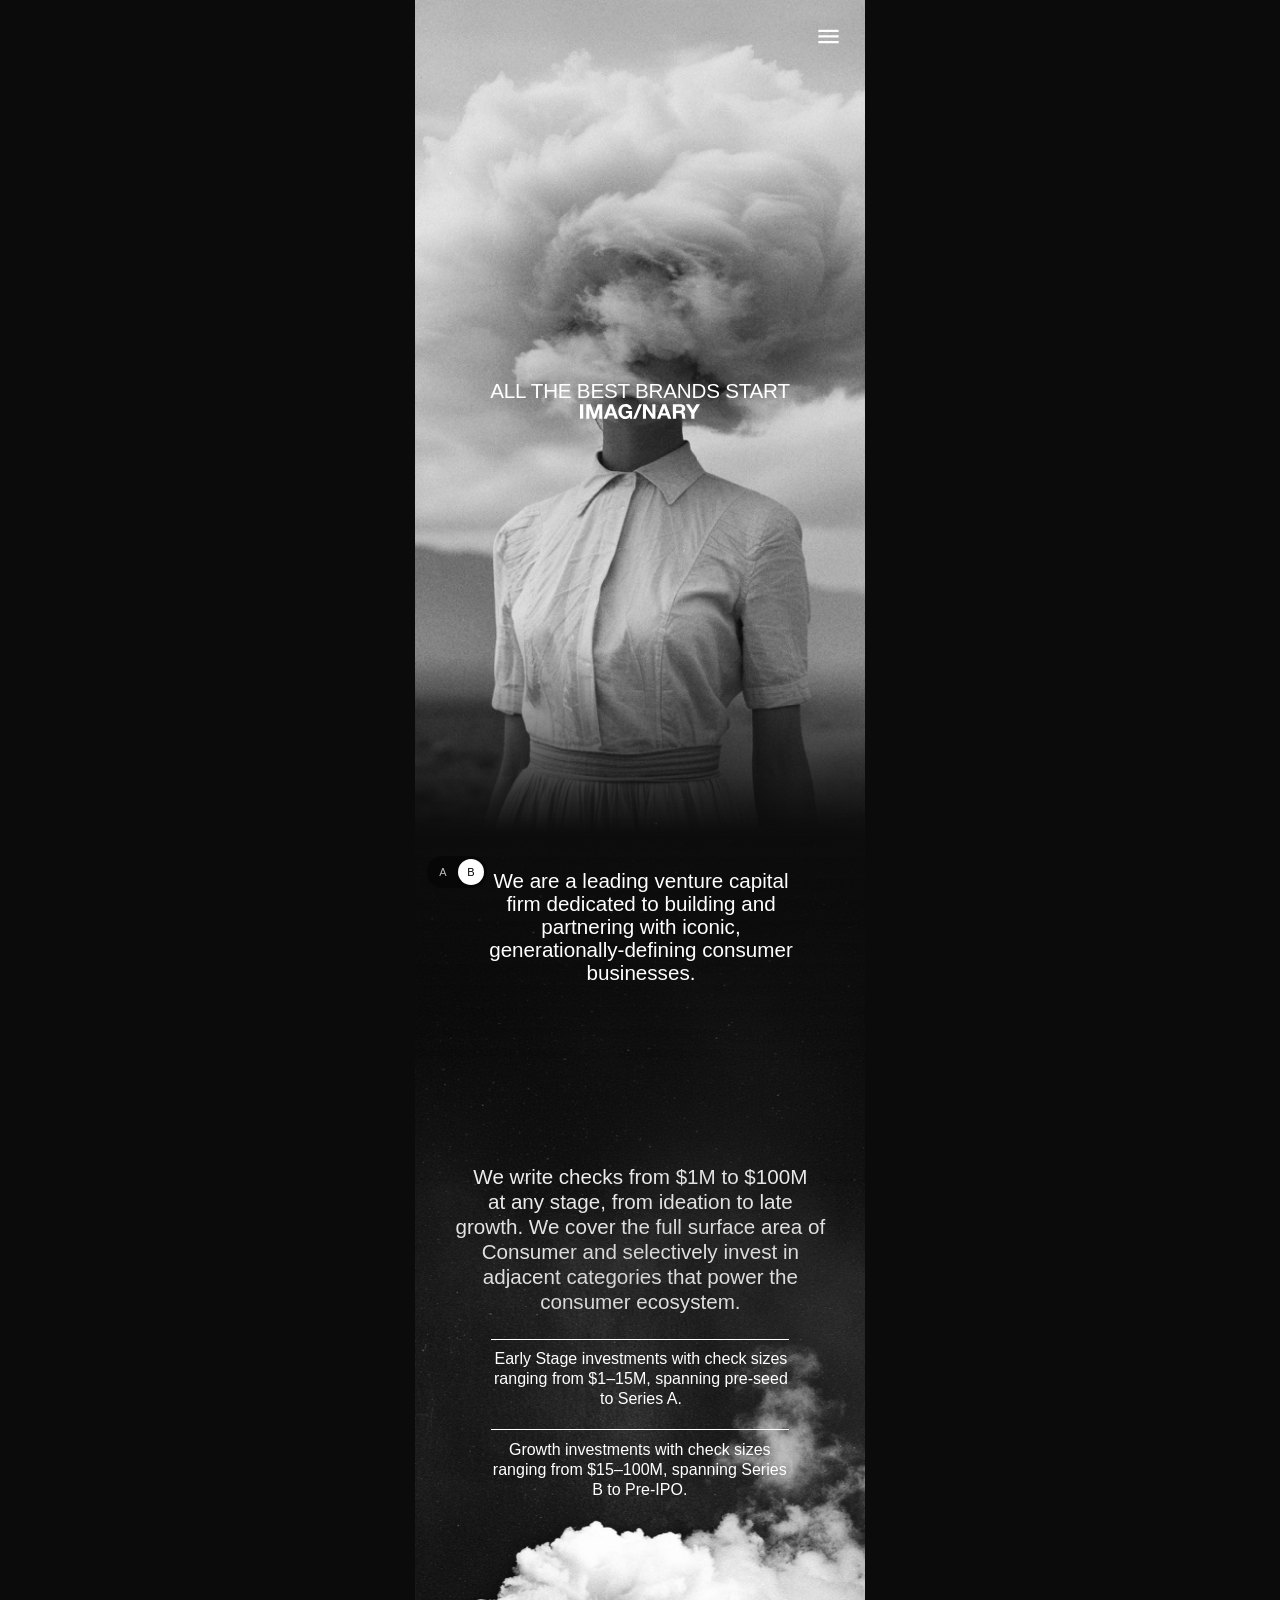
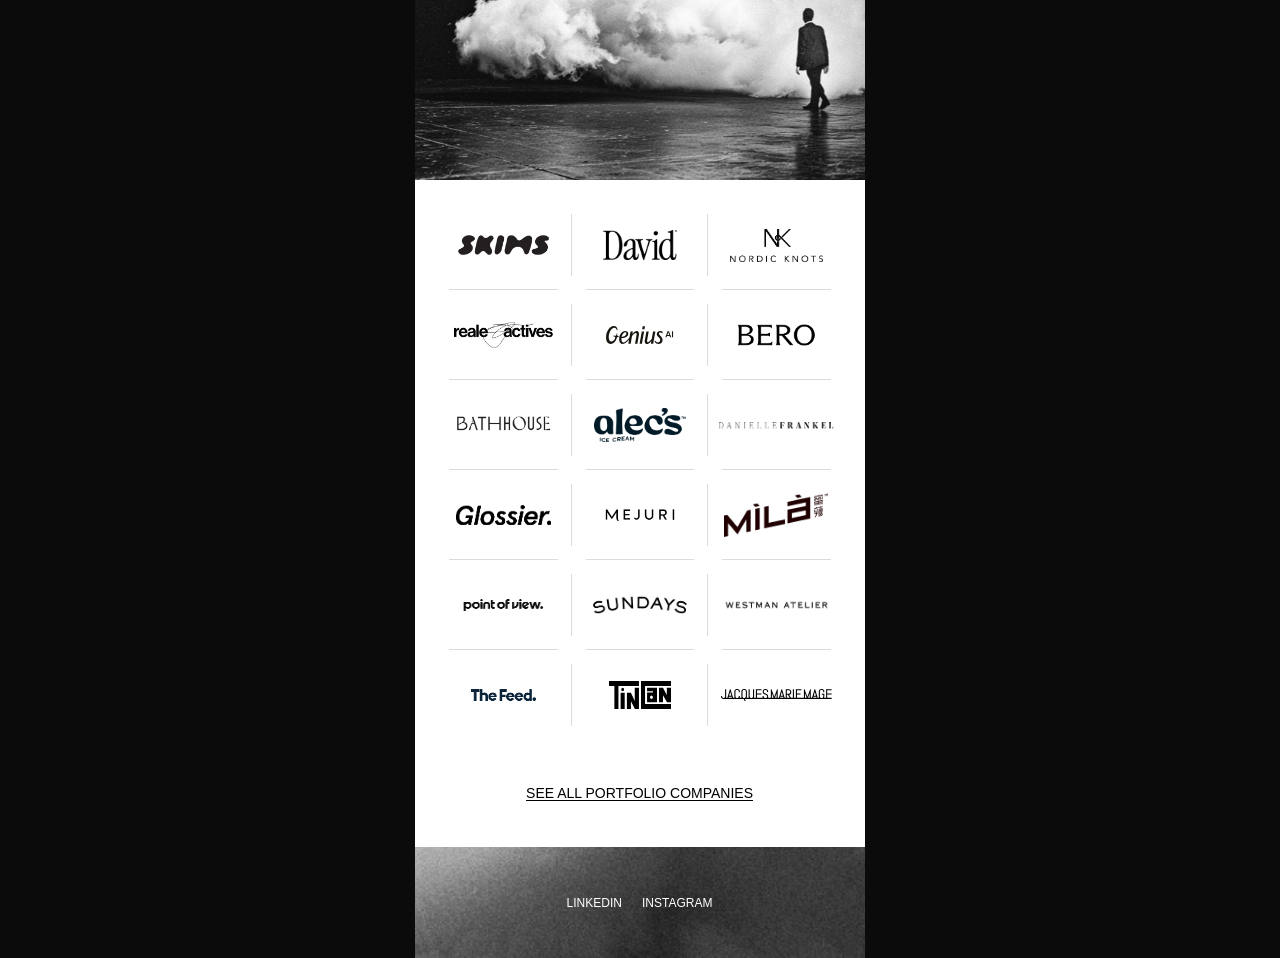
==== Imaginary-Preview-GitHub/old-logo/index.html @ 8279a8d5 "Add files via upload" ====
<!doctype html>
<html lang="en" data-version="old">
<head>
  <meta charset="utf-8">
  <base href="../">
  <meta name="robots" content="noindex, nofollow">
  <meta name="viewport" content="width=device-width, initial-scale=1, viewport-fit=cover">
  <meta name="theme-color" content="#0f0f0f">
  <title>Imaginary (original logo)</title>
  <link rel="preload" as="image" href="assets/img/hero.jpg">
  <link rel="stylesheet" href="css/styles.css?v=v2-12">
  <link rel="stylesheet" href="css/version-toggle.css?v=v2-13">
  <link rel="stylesheet" href="css/old-logo.css?v=v2-12">
</head>
<body>

  <!-- Compact bar: slides in when scrolling back up -->
  <header class="nav frost" aria-label="Site">
    <a class="wordmark" href="old-logo/index.html" aria-label="Imaginary home"><img src="assets/icons/logo-menu.svg" alt="" width="100.518" height="13"></a>
    <button class="nav__menu" type="button" data-menu-open aria-expanded="false" aria-label="Open menu"><img src="assets/icons/menu-white.svg" alt="" width="27.4809" height="27.4809"></button>
  </header>

  <!-- Menu (Figma 3273:385): frosted bar, links right-aligned -->
  <div class="menu" aria-hidden="true">
    <div class="menu__catch"></div>
    <nav class="menu__panel frost" aria-label="Main">
      <a class="wordmark" href="old-logo/index.html" aria-label="Imaginary home"><img src="assets/icons/logo-menu.svg" alt="" width="100.518" height="13"></a>
      <button class="menu__close" type="button" aria-label="Close menu"><img src="assets/icons/close-v2.svg" alt="" width="24" height="24"></button>
      <ul class="menu__links">
        <li><a href="old-logo/team.html">Team</a></li>
        <li><a href="old-logo/portfolio.html">Portfolio</a></li>
        <li><a href="old-logo/index.html#contact">Investor</a></li>
      </ul>
    </nav>
  </div>

  <main class="page">

    <!-- Hero + introduction (Figma 3273:414) -->
    <section class="h-hero">
      <img class="h-hero__img" data-parallax="0.25" src="assets/img/hero.jpg" alt="Figure in a white dress with her head in a cloud" width="876" height="876">

      <button class="menu-trigger menu-trigger--home" type="button" data-menu-open aria-expanded="false" aria-label="Open menu">
        <img src="assets/icons/menu-white.svg" alt="" width="27.4809" height="27.4809">
      </button>

      <div class="h-hero__tag" data-reveal style="--d:.35s">
        <p>all the best brands start</p>
        <img class="logo-classic" src="assets/icons/logo-hero.svg" alt="Imaginary" width="120.229" height="15.5492">
        <h1 class="sr-only">Imaginary — all the best brands start Imaginary</h1>
      </div>

      <div class="h-hero__fade"></div>
      <img class="h-hero__clouds" src="assets/img/clouds-man.jpg" alt="" width="1180" height="1475" loading="lazy" decoding="async">

      <div class="h-checks__text" data-reveal>
        <p>We write checks from $1M to $100M</p>
        <p>at any stage, from ideation to late growth. We cover the full surface area of Consumer and selectively invest in adjacent categories that power the consumer ecosystem.</p>
      </div>
      <div class="h-stage h-stage--early" data-reveal style="--d:.15s">
        <div class="h-stage__rule" aria-hidden="true"></div>
        <p>Early Stage investments with check sizes ranging from $1–15M, spanning pre-seed to Series A.</p>
      </div>
      <div class="h-stage h-stage--growth" data-reveal style="--d:.3s">
        <div class="h-stage__rule" aria-hidden="true"></div>
        <p>Growth investments with check sizes ranging from $15–100M, spanning Series B to Pre-IPO.</p>
      </div>

      <p class="h-intro" id="about" data-reveal>We are a leading venture capital firm dedicated to building and partnering with iconic, generationally-defining consumer businesses.</p>
    </section>

    <!-- Portfolio logos (Figma 3273:469) -->
    <section class="h-logos" aria-label="Portfolio companies">
      <div class="h-logos__grid">
        <a class="logo-cell" href="https://skims.com" target="_blank" rel="noopener" aria-label="Skims (opens in a new tab)"><div class="logo" data-reveal="fade" style="--d:0s;width:10.3832rem;height:2.0815rem"><img class="fit-contain" src="assets/logos/skims.png" alt="Skims"></div></a>
        <a class="logo-cell" href="https://davidprotein.com" target="_blank" rel="noopener" aria-label="David (opens in a new tab)"><div class="logo" data-reveal="fade" style="--d:.06s;width:7.4000rem;height:3.0895rem"><img class="fit-contain" src="assets/logos/david-white.png" alt="David" width="800" height="334" style="filter:brightness(0)"></div></a>
        <a class="logo-cell" href="https://nordicknots.com" target="_blank" rel="noopener" aria-label="Nordic Knots (opens in a new tab)"><div class="logo" data-reveal="fade" style="--d:.12s;width:9.3080rem;height:3.3000rem"><img class="fit-cover" src="assets/logos/nordic.png" alt="Nordic Knots"></div></a>

        <a class="logo-cell" href="https://realeactives.com" target="_blank" rel="noopener" aria-label="Reale Actives (opens in a new tab)"><div class="logo logo--multiply" data-reveal="fade" style="--d:0s;width:12.1544rem;height:3.4717rem"><img src="assets/logos/reale.png" alt="Reale Actives" style="left:0;top:-46.58%;width:100%;height:193.16%"></div></a>
        <a class="logo-cell" href="https://genius.ai" target="_blank" rel="noopener" aria-label="Genius AI (opens in a new tab)"><div class="logo" data-reveal="fade" style="--d:.06s;width:8.5100rem;height:3.6110rem"><img class="fit-contain" src="assets/logos/genius-ai.svg" alt="Genius AI" width="865" height="367"></div></a>
        <a class="logo-cell" href="https://berobrewing.com" target="_blank" rel="noopener" aria-label="Bero (opens in a new tab)"><div class="logo" data-reveal="fade" style="--d:.12s;width:7.9264rem;height:4.4585rem"><img class="fit-cover" src="assets/logos/bero.png" alt="Bero"></div></a>

        <a class="logo-cell" href="https://bathhouse.com" target="_blank" rel="noopener" aria-label="Bathhouse (opens in a new tab)"><div class="logo logo--multiply" data-reveal="fade" style="--d:0s;width:11.9977rem;height:2.9994rem"><img class="fit-cover" src="assets/logos/bathhouse.png" alt="Bathhouse"></div></a>
        <a class="logo-cell" href="https://alecsicecream.com" target="_blank" rel="noopener" aria-label="Alec's Ice Cream (opens in a new tab)"><div class="logo" data-reveal="fade" style="--d:.06s;width:9.2443rem;height:3.4937rem"><img class="fit-cover" src="assets/logos/alecs.png" alt="Alec's Ice Cream"></div></a>
        <a class="logo-cell" href="https://www.daniellefrankelstudio.com" target="_blank" rel="noopener" aria-label="Danielle Frankel (opens in a new tab)"><div class="logo" data-reveal="fade" style="--d:.12s;width:11.6228rem;height:0.8400rem"><img src="assets/logos/danielle.png" alt="Danielle Frankel" style="left:-6.96%;top:-126.99%;width:113.92%;height:388.61%"></div></a>

        <a class="logo-cell" href="https://glossier.com" target="_blank" rel="noopener" aria-label="Glossier (opens in a new tab)"><div class="logo" data-reveal="fade" style="--d:0s;width:9.6000rem;height:2.0966rem"><img src="assets/logos/glossier.png" alt="Glossier" style="left:-57.85%;top:-492.98%;width:213.41%;height:785.96%"></div></a>
        <a class="logo-cell" href="https://mejuri.com" target="_blank" rel="noopener" aria-label="Mejuri (opens in a new tab)"><div class="logo" data-reveal="fade" style="--d:.06s;width:7.3495rem;height:1.7639rem"><img class="fit-cover" src="assets/logos/mejuri.png" alt="Mejuri"></div></a>
        <a class="logo-cell" href="https://eatmila.com" target="_blank" rel="noopener" aria-label="Milá (opens in a new tab)"><div class="logo" data-reveal="fade" style="--d:.12s;width:10.4000rem;height:4.3243rem"><img class="fit-contain" src="assets/logos/mila-v2.png" alt="Milá" width="481" height="200"></div></a>

        <a class="logo-cell" href="https://povbeauty.com" target="_blank" rel="noopener" aria-label="Point of View (opens in a new tab)"><div class="logo logo--multiply" data-reveal="fade" style="--d:0s;width:10.3832rem;height:1.6788rem"><img class="fit-fill" src="assets/logos/pov.png" alt="Point of View"></div></a>
        <a class="logo-cell" href="https://sundaysfordogs.com" target="_blank" rel="noopener" aria-label="Sundays (opens in a new tab)"><div class="logo logo--multiply" data-reveal="fade" style="--d:.06s;width:10.0793rem;height:3.2738rem"><img src="assets/logos/sundays.png" alt="Sundays" style="left:-14.55%;top:-54.34%;width:129.11%;height:208.69%"></div></a>
        <a class="logo-cell" href="https://westman-atelier.com" target="_blank" rel="noopener" aria-label="Westman Atelier (opens in a new tab)"><div class="logo" data-reveal="fade" style="--d:.12s;width:10.3832rem;height:1.4753rem"><img src="assets/logos/westman.png" alt="Westman Atelier" style="left:-6.5%;top:-111.23%;width:113%;height:322.45%"></div></a>

        <a class="logo-cell" href="https://thefeed.com" target="_blank" rel="noopener" aria-label="The Feed (opens in a new tab)"><div class="logo logo--multiply" data-reveal="fade" style="--d:0s;width:6.4817rem;height:1.6508rem"><img class="fit-fill" src="assets/logos/thefeed.png" alt="The Feed"></div></a>
        <a class="logo-cell" href="https://tincan.kids" target="_blank" rel="noopener" aria-label="Tin Can (opens in a new tab)"><div class="logo logo--tincan" data-reveal="fade" style="--d:.06s;width:6.2536rem;height:2.8468rem"><img class="fit-fill" src="assets/logos/tincan.svg" alt="Tin Can" width="54.379" height="24.755"></div></a>
        <a class="logo-cell" href="https://jacquesmariemage.com" target="_blank" rel="noopener" aria-label="Jacques Marie Mage (opens in a new tab)"><div class="logo" data-reveal="fade" style="--d:.12s;width:11.0400rem;height:1.1790rem"><img class="fit-contain" src="assets/logos/jmm-wordmark.svg" alt="Jacques Marie Mage" width="206" height="22"></div></a>
      </div>
      <a class="h-logos__all" href="old-logo/portfolio.html">see all portfolio companies</a>
    </section>

    <!-- Footer (Figma 3273:518) -->
    <footer class="footer" id="contact">
      <img class="footer__bg" data-parallax="0.15" data-anchor="bottom" src="assets/img/footer-clouds.jpg" alt="" width="1694.656" height="1694.656" loading="lazy" decoding="async">
      <nav class="footer__links" aria-label="Social">
        <a href="https://www.linkedin.com/company/imaginary/" target="_blank" rel="noopener">LINKEDIN</a>
        <a href="https://www.instagram.com/imaginary/?hl=en" target="_blank" rel="noopener">INSTAGRAM</a>
      </nav>
    </footer>
  </main>

  <script src="js/main.js?v=v2-12"></script>
  <script src="js/version-toggle.js?v=v2-13"></script>
</body>
</html>
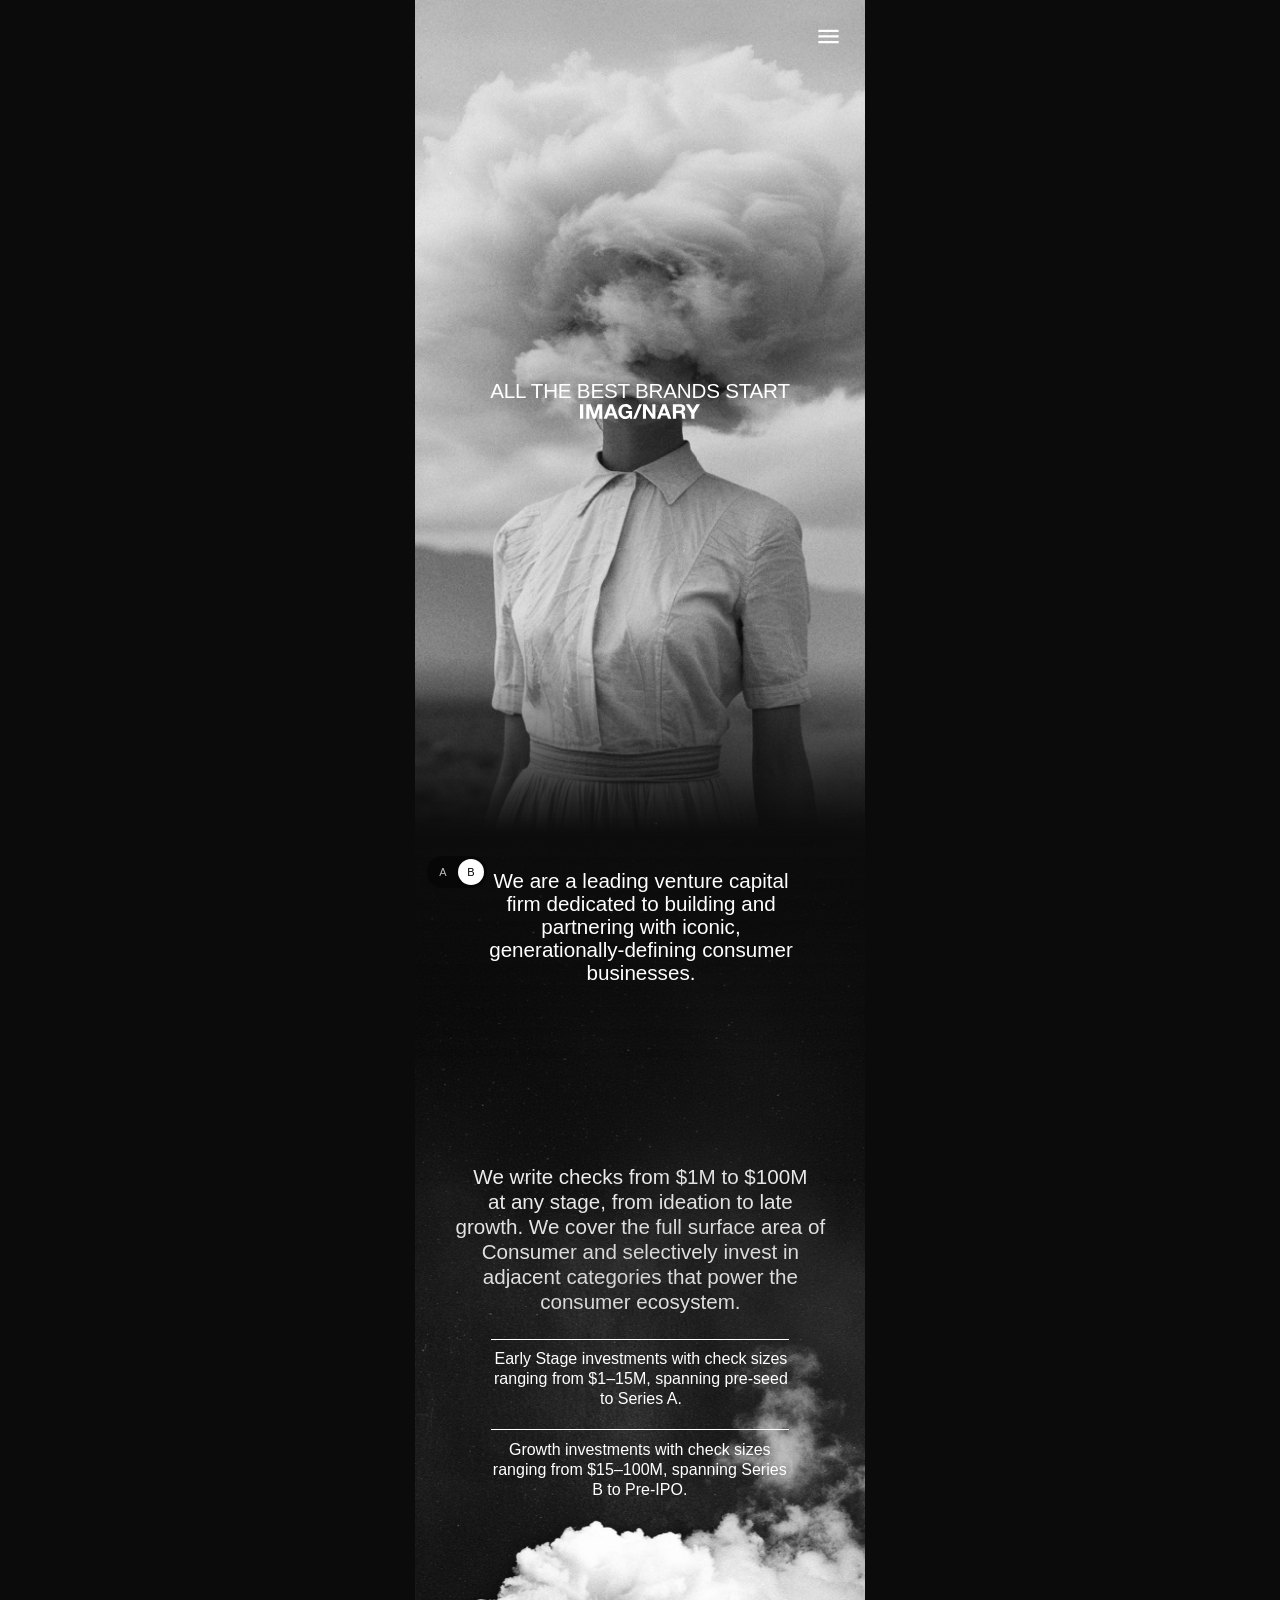
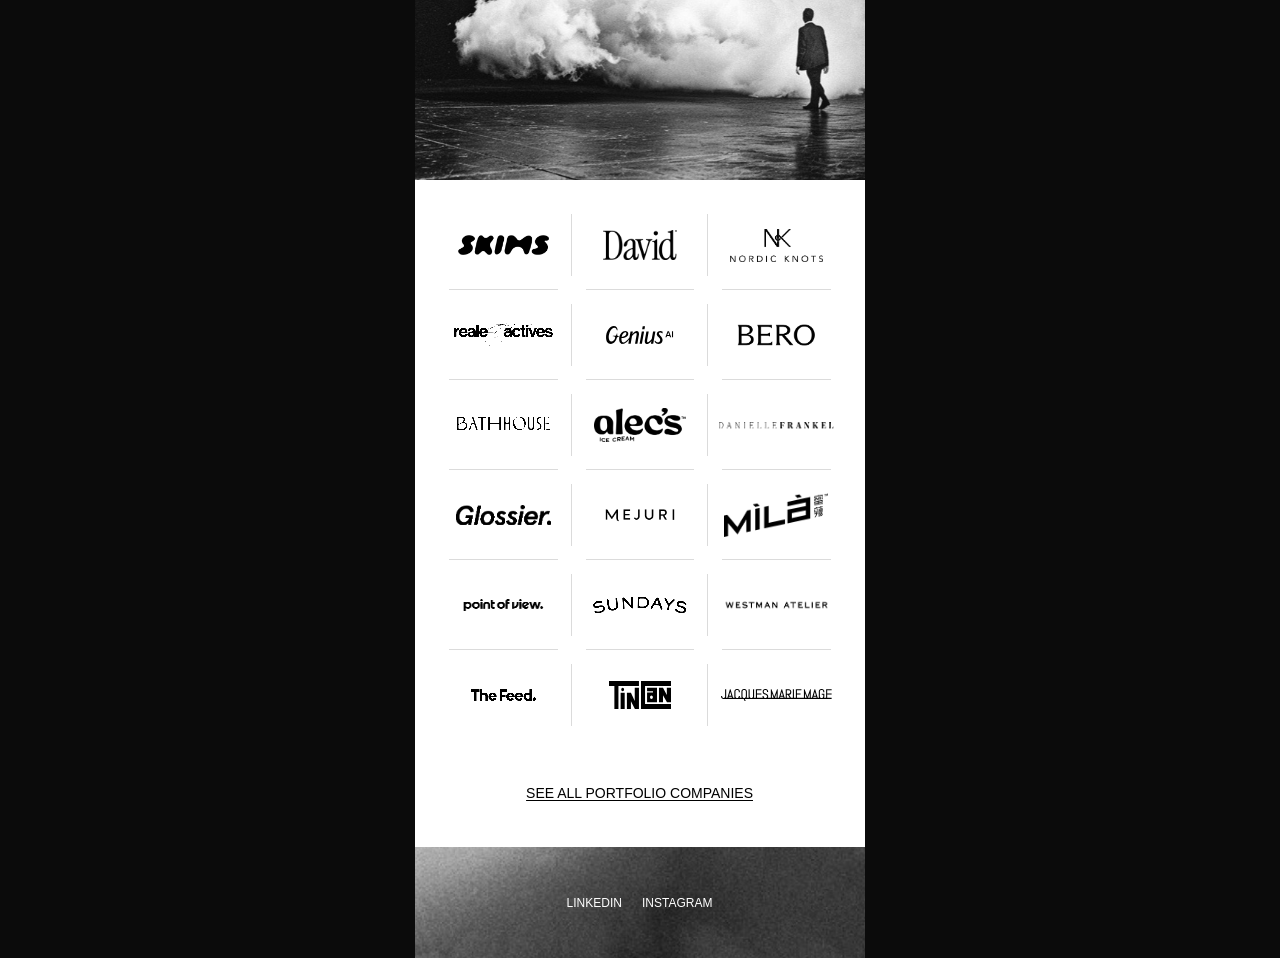
==== commit f3f8882d: "Add files via upload" ====
--- a/Imaginary-Preview-GitHub/old-logo/index.html
+++ b/Imaginary-Preview-GitHub/old-logo/index.html
@@ -8,7 +8,7 @@
   <meta name="theme-color" content="#0f0f0f">
   <title>Imaginary (original logo)</title>
   <link rel="preload" as="image" href="assets/img/hero.jpg">
-  <link rel="stylesheet" href="css/styles.css?v=v2-12">
+  <link rel="stylesheet" href="css/styles.css?v=v2-17">
   <link rel="stylesheet" href="css/version-toggle.css?v=v2-13">
   <link rel="stylesheet" href="css/old-logo.css?v=v2-12">
 </head>
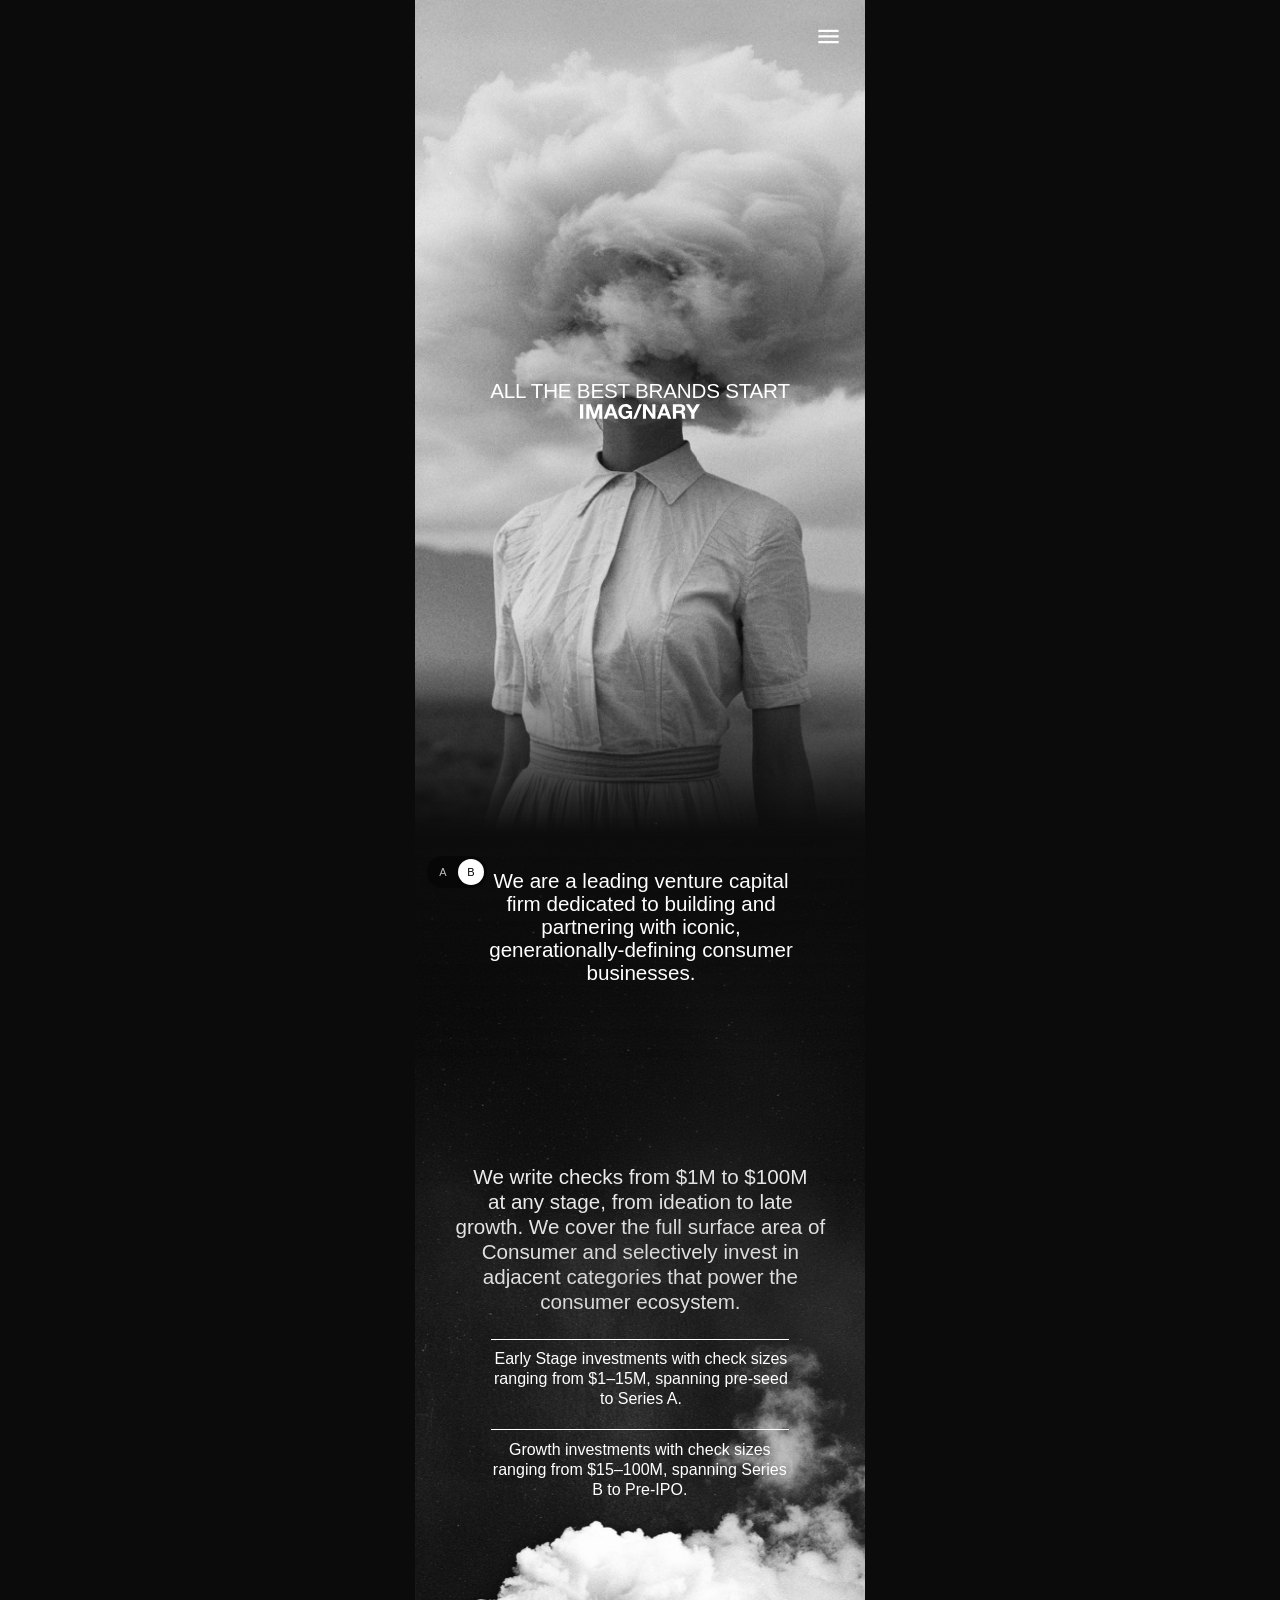
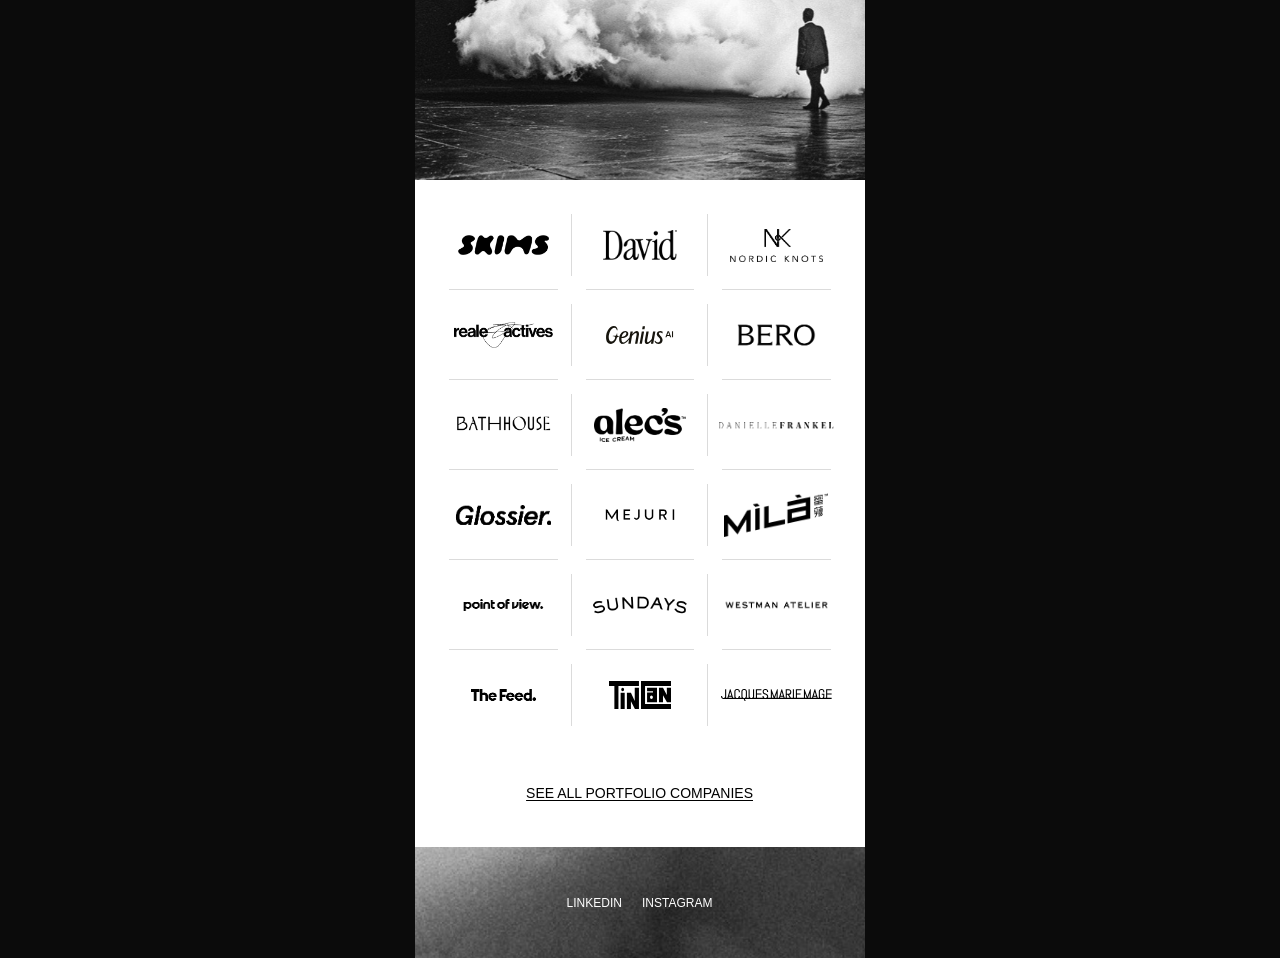
==== commit d2e5f7e1: "Add files via upload" ====
--- a/Imaginary-Preview-GitHub/old-logo/index.html
+++ b/Imaginary-Preview-GitHub/old-logo/index.html
@@ -8,7 +8,7 @@
   <meta name="theme-color" content="#0f0f0f">
   <title>Imaginary (original logo)</title>
   <link rel="preload" as="image" href="assets/img/hero.jpg">
-  <link rel="stylesheet" href="css/styles.css?v=v2-17">
+  <link rel="stylesheet" href="css/styles.css?v=v2-18">
   <link rel="stylesheet" href="css/version-toggle.css?v=v2-13">
   <link rel="stylesheet" href="css/old-logo.css?v=v2-12">
 </head>
@@ -72,27 +72,27 @@
     <!-- Portfolio logos (Figma 3273:469) -->
     <section class="h-logos" aria-label="Portfolio companies">
       <div class="h-logos__grid">
-        <a class="logo-cell" href="https://skims.com" target="_blank" rel="noopener" aria-label="Skims (opens in a new tab)"><div class="logo" data-reveal="fade" style="--d:0s;width:10.3832rem;height:2.0815rem"><img class="fit-contain" src="assets/logos/skims.png" alt="Skims"></div></a>
-        <a class="logo-cell" href="https://davidprotein.com" target="_blank" rel="noopener" aria-label="David (opens in a new tab)"><div class="logo" data-reveal="fade" style="--d:.06s;width:7.4000rem;height:3.0895rem"><img class="fit-contain" src="assets/logos/david-white.png" alt="David" width="800" height="334" style="filter:brightness(0)"></div></a>
-        <a class="logo-cell" href="https://nordicknots.com" target="_blank" rel="noopener" aria-label="Nordic Knots (opens in a new tab)"><div class="logo" data-reveal="fade" style="--d:.12s;width:9.3080rem;height:3.3000rem"><img class="fit-cover" src="assets/logos/nordic.png" alt="Nordic Knots"></div></a>
+        <a class="logo-cell" href="https://skims.com" target="_blank" rel="noopener" aria-label="Skims (opens in a new tab)"><div class="logo" data-reveal="fade" style="--d:0s;width:10.3832rem;height:2.0815rem"><img class="fit-contain" src="assets/logos/black/skims.png" alt="Skims"></div></a>
+        <a class="logo-cell" href="https://davidprotein.com" target="_blank" rel="noopener" aria-label="David (opens in a new tab)"><div class="logo" data-reveal="fade" style="--d:.06s;width:7.4000rem;height:3.0895rem"><img class="fit-contain" src="assets/logos/black/david.png" alt="David" width="800" height="334"></div></a>
+        <a class="logo-cell" href="https://nordicknots.com" target="_blank" rel="noopener" aria-label="Nordic Knots (opens in a new tab)"><div class="logo" data-reveal="fade" style="--d:.12s;width:9.3080rem;height:3.3000rem"><img class="fit-cover" src="assets/logos/black/nordic.png" alt="Nordic Knots"></div></a>
 
-        <a class="logo-cell" href="https://realeactives.com" target="_blank" rel="noopener" aria-label="Reale Actives (opens in a new tab)"><div class="logo logo--multiply" data-reveal="fade" style="--d:0s;width:12.1544rem;height:3.4717rem"><img src="assets/logos/reale.png" alt="Reale Actives" style="left:0;top:-46.58%;width:100%;height:193.16%"></div></a>
+        <a class="logo-cell" href="https://realeactives.com" target="_blank" rel="noopener" aria-label="Reale Actives (opens in a new tab)"><div class="logo logo--multiply" data-reveal="fade" style="--d:0s;width:12.1544rem;height:3.4717rem"><img src="assets/logos/black/reale.png" alt="Reale Actives" style="left:0;top:-46.58%;width:100%;height:193.16%"></div></a>
         <a class="logo-cell" href="https://genius.ai" target="_blank" rel="noopener" aria-label="Genius AI (opens in a new tab)"><div class="logo" data-reveal="fade" style="--d:.06s;width:8.5100rem;height:3.6110rem"><img class="fit-contain" src="assets/logos/genius-ai.svg" alt="Genius AI" width="865" height="367"></div></a>
-        <a class="logo-cell" href="https://berobrewing.com" target="_blank" rel="noopener" aria-label="Bero (opens in a new tab)"><div class="logo" data-reveal="fade" style="--d:.12s;width:7.9264rem;height:4.4585rem"><img class="fit-cover" src="assets/logos/bero.png" alt="Bero"></div></a>
+        <a class="logo-cell" href="https://berobrewing.com" target="_blank" rel="noopener" aria-label="Bero (opens in a new tab)"><div class="logo" data-reveal="fade" style="--d:.12s;width:7.9264rem;height:4.4585rem"><img class="fit-cover" src="assets/logos/black/bero.png" alt="Bero"></div></a>
 
-        <a class="logo-cell" href="https://bathhouse.com" target="_blank" rel="noopener" aria-label="Bathhouse (opens in a new tab)"><div class="logo logo--multiply" data-reveal="fade" style="--d:0s;width:11.9977rem;height:2.9994rem"><img class="fit-cover" src="assets/logos/bathhouse.png" alt="Bathhouse"></div></a>
-        <a class="logo-cell" href="https://alecsicecream.com" target="_blank" rel="noopener" aria-label="Alec's Ice Cream (opens in a new tab)"><div class="logo" data-reveal="fade" style="--d:.06s;width:9.2443rem;height:3.4937rem"><img class="fit-cover" src="assets/logos/alecs.png" alt="Alec's Ice Cream"></div></a>
-        <a class="logo-cell" href="https://www.daniellefrankelstudio.com" target="_blank" rel="noopener" aria-label="Danielle Frankel (opens in a new tab)"><div class="logo" data-reveal="fade" style="--d:.12s;width:11.6228rem;height:0.8400rem"><img src="assets/logos/danielle.png" alt="Danielle Frankel" style="left:-6.96%;top:-126.99%;width:113.92%;height:388.61%"></div></a>
+        <a class="logo-cell" href="https://bathhouse.com" target="_blank" rel="noopener" aria-label="Bathhouse (opens in a new tab)"><div class="logo logo--multiply" data-reveal="fade" style="--d:0s;width:11.9977rem;height:2.9994rem"><img class="fit-cover" src="assets/logos/black/bathhouse.png" alt="Bathhouse"></div></a>
+        <a class="logo-cell" href="https://alecsicecream.com" target="_blank" rel="noopener" aria-label="Alec's Ice Cream (opens in a new tab)"><div class="logo" data-reveal="fade" style="--d:.06s;width:9.2443rem;height:3.4937rem"><img class="fit-cover" src="assets/logos/black/alecs.png" alt="Alec's Ice Cream"></div></a>
+        <a class="logo-cell" href="https://www.daniellefrankelstudio.com" target="_blank" rel="noopener" aria-label="Danielle Frankel (opens in a new tab)"><div class="logo" data-reveal="fade" style="--d:.12s;width:11.6228rem;height:0.8400rem"><img src="assets/logos/black/danielle.png" alt="Danielle Frankel" style="left:-6.96%;top:-126.99%;width:113.92%;height:388.61%"></div></a>
 
-        <a class="logo-cell" href="https://glossier.com" target="_blank" rel="noopener" aria-label="Glossier (opens in a new tab)"><div class="logo" data-reveal="fade" style="--d:0s;width:9.6000rem;height:2.0966rem"><img src="assets/logos/glossier.png" alt="Glossier" style="left:-57.85%;top:-492.98%;width:213.41%;height:785.96%"></div></a>
-        <a class="logo-cell" href="https://mejuri.com" target="_blank" rel="noopener" aria-label="Mejuri (opens in a new tab)"><div class="logo" data-reveal="fade" style="--d:.06s;width:7.3495rem;height:1.7639rem"><img class="fit-cover" src="assets/logos/mejuri.png" alt="Mejuri"></div></a>
-        <a class="logo-cell" href="https://eatmila.com" target="_blank" rel="noopener" aria-label="Milá (opens in a new tab)"><div class="logo" data-reveal="fade" style="--d:.12s;width:10.4000rem;height:4.3243rem"><img class="fit-contain" src="assets/logos/mila-v2.png" alt="Milá" width="481" height="200"></div></a>
+        <a class="logo-cell" href="https://glossier.com" target="_blank" rel="noopener" aria-label="Glossier (opens in a new tab)"><div class="logo" data-reveal="fade" style="--d:0s;width:9.6000rem;height:2.0966rem"><img src="assets/logos/black/glossier.png" alt="Glossier" style="left:-57.85%;top:-492.98%;width:213.41%;height:785.96%"></div></a>
+        <a class="logo-cell" href="https://mejuri.com" target="_blank" rel="noopener" aria-label="Mejuri (opens in a new tab)"><div class="logo" data-reveal="fade" style="--d:.06s;width:7.3495rem;height:1.7639rem"><img class="fit-cover" src="assets/logos/black/mejuri.png" alt="Mejuri"></div></a>
+        <a class="logo-cell" href="https://eatmila.com" target="_blank" rel="noopener" aria-label="Milá (opens in a new tab)"><div class="logo" data-reveal="fade" style="--d:.12s;width:10.4000rem;height:4.3243rem"><img class="fit-contain" src="assets/logos/black/mila-v2.png" alt="Milá" width="481" height="200"></div></a>
 
-        <a class="logo-cell" href="https://povbeauty.com" target="_blank" rel="noopener" aria-label="Point of View (opens in a new tab)"><div class="logo logo--multiply" data-reveal="fade" style="--d:0s;width:10.3832rem;height:1.6788rem"><img class="fit-fill" src="assets/logos/pov.png" alt="Point of View"></div></a>
-        <a class="logo-cell" href="https://sundaysfordogs.com" target="_blank" rel="noopener" aria-label="Sundays (opens in a new tab)"><div class="logo logo--multiply" data-reveal="fade" style="--d:.06s;width:10.0793rem;height:3.2738rem"><img src="assets/logos/sundays.png" alt="Sundays" style="left:-14.55%;top:-54.34%;width:129.11%;height:208.69%"></div></a>
-        <a class="logo-cell" href="https://westman-atelier.com" target="_blank" rel="noopener" aria-label="Westman Atelier (opens in a new tab)"><div class="logo" data-reveal="fade" style="--d:.12s;width:10.3832rem;height:1.4753rem"><img src="assets/logos/westman.png" alt="Westman Atelier" style="left:-6.5%;top:-111.23%;width:113%;height:322.45%"></div></a>
+        <a class="logo-cell" href="https://povbeauty.com" target="_blank" rel="noopener" aria-label="Point of View (opens in a new tab)"><div class="logo logo--multiply" data-reveal="fade" style="--d:0s;width:10.3832rem;height:1.6788rem"><img class="fit-fill" src="assets/logos/black/pov.png" alt="Point of View"></div></a>
+        <a class="logo-cell" href="https://sundaysfordogs.com" target="_blank" rel="noopener" aria-label="Sundays (opens in a new tab)"><div class="logo logo--multiply" data-reveal="fade" style="--d:.06s;width:10.0793rem;height:3.2738rem"><img src="assets/logos/black/sundays.png" alt="Sundays" style="left:-14.55%;top:-54.34%;width:129.11%;height:208.69%"></div></a>
+        <a class="logo-cell" href="https://westman-atelier.com" target="_blank" rel="noopener" aria-label="Westman Atelier (opens in a new tab)"><div class="logo" data-reveal="fade" style="--d:.12s;width:10.3832rem;height:1.4753rem"><img src="assets/logos/black/westman.png" alt="Westman Atelier" style="left:-6.5%;top:-111.23%;width:113%;height:322.45%"></div></a>
 
-        <a class="logo-cell" href="https://thefeed.com" target="_blank" rel="noopener" aria-label="The Feed (opens in a new tab)"><div class="logo logo--multiply" data-reveal="fade" style="--d:0s;width:6.4817rem;height:1.6508rem"><img class="fit-fill" src="assets/logos/thefeed.png" alt="The Feed"></div></a>
+        <a class="logo-cell" href="https://thefeed.com" target="_blank" rel="noopener" aria-label="The Feed (opens in a new tab)"><div class="logo logo--multiply" data-reveal="fade" style="--d:0s;width:6.4817rem;height:1.6508rem"><img class="fit-fill" src="assets/logos/black/thefeed.png" alt="The Feed"></div></a>
         <a class="logo-cell" href="https://tincan.kids" target="_blank" rel="noopener" aria-label="Tin Can (opens in a new tab)"><div class="logo logo--tincan" data-reveal="fade" style="--d:.06s;width:6.2536rem;height:2.8468rem"><img class="fit-fill" src="assets/logos/tincan.svg" alt="Tin Can" width="54.379" height="24.755"></div></a>
         <a class="logo-cell" href="https://jacquesmariemage.com" target="_blank" rel="noopener" aria-label="Jacques Marie Mage (opens in a new tab)"><div class="logo" data-reveal="fade" style="--d:.12s;width:11.0400rem;height:1.1790rem"><img class="fit-contain" src="assets/logos/jmm-wordmark.svg" alt="Jacques Marie Mage" width="206" height="22"></div></a>
       </div>
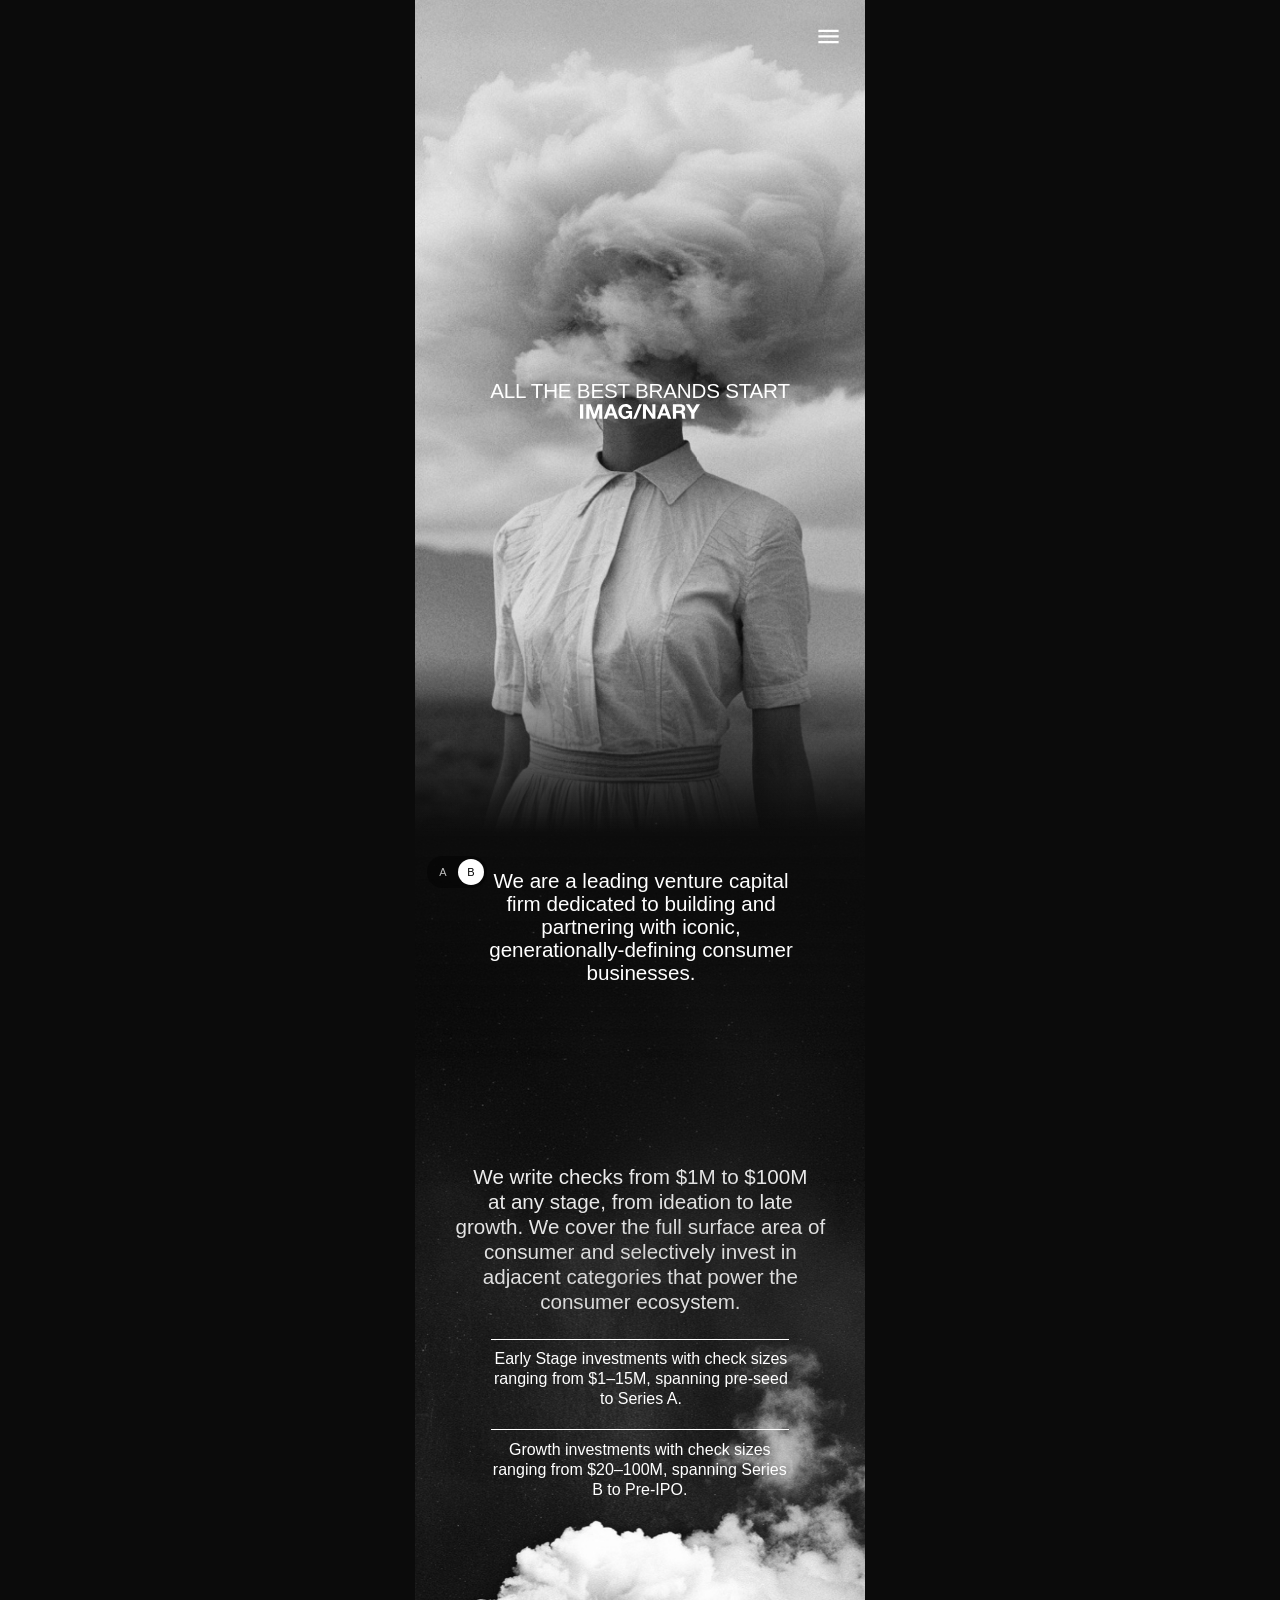
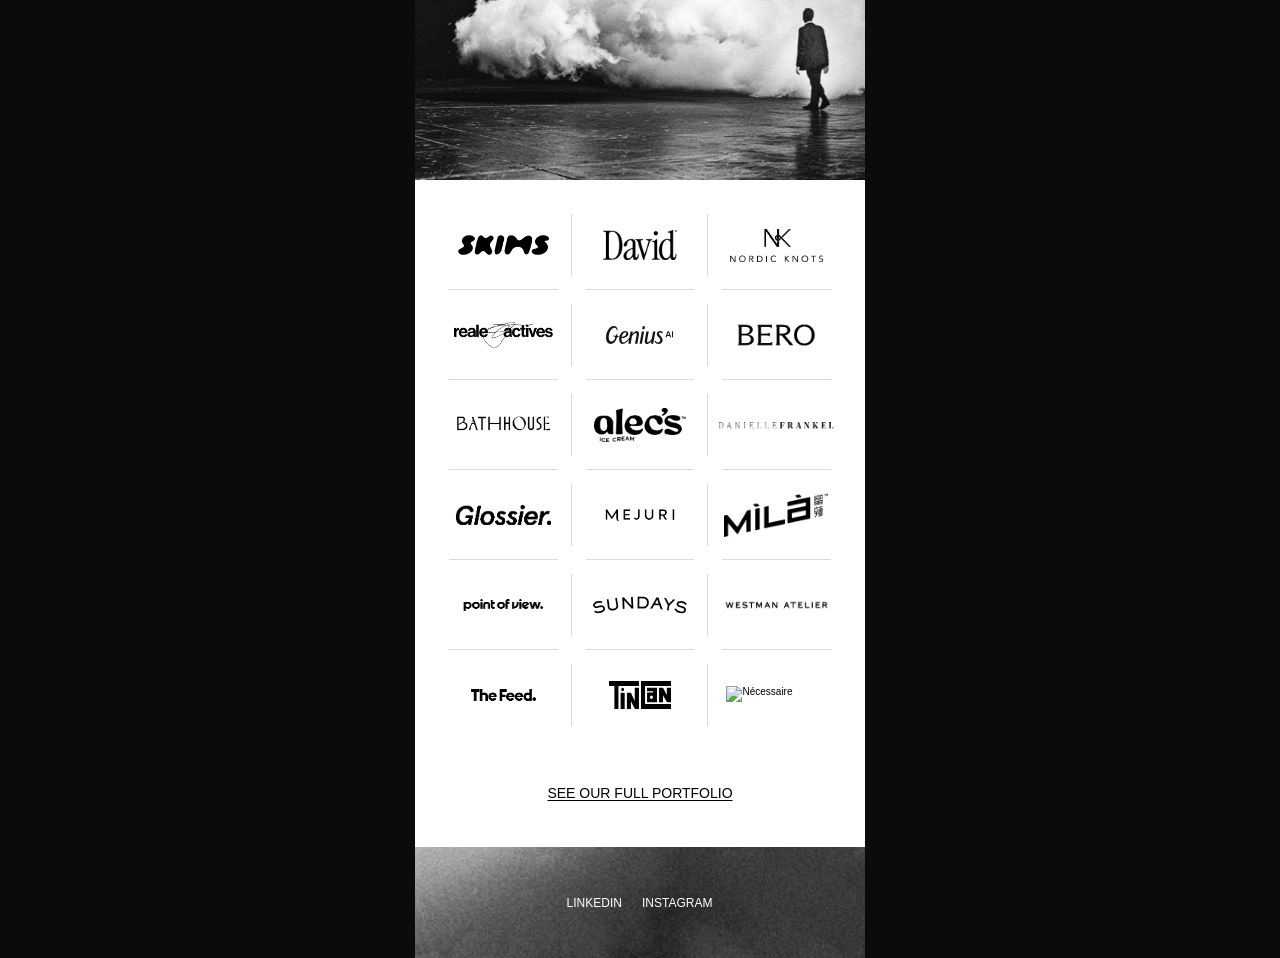
==== commit c490b23a: "Add files via upload" ====
--- a/Imaginary-Preview-GitHub/old-logo/index.html
+++ b/Imaginary-Preview-GitHub/old-logo/index.html
@@ -8,9 +8,9 @@
   <meta name="theme-color" content="#0f0f0f">
   <title>Imaginary (original logo)</title>
   <link rel="preload" as="image" href="assets/img/hero.jpg">
-  <link rel="stylesheet" href="css/styles.css?v=v2-18">
+  <link rel="stylesheet" href="css/styles.css?v=v2-32">
   <link rel="stylesheet" href="css/version-toggle.css?v=v2-13">
-  <link rel="stylesheet" href="css/old-logo.css?v=v2-12">
+  <link rel="stylesheet" href="css/old-logo.css?v=v2-32">
 </head>
 <body>
 
@@ -55,7 +55,7 @@
 
       <div class="h-checks__text" data-reveal>
         <p>We write checks from $1M to $100M</p>
-        <p>at any stage, from ideation to late growth. We cover the full surface area of Consumer and selectively invest in adjacent categories that power the consumer ecosystem.</p>
+        <p>at any stage, from ideation to late growth. We cover the full surface area of consumer and selectively invest in adjacent categories that power the consumer ecosystem.</p>
       </div>
       <div class="h-stage h-stage--early" data-reveal style="--d:.15s">
         <div class="h-stage__rule" aria-hidden="true"></div>
@@ -63,7 +63,7 @@
       </div>
       <div class="h-stage h-stage--growth" data-reveal style="--d:.3s">
         <div class="h-stage__rule" aria-hidden="true"></div>
-        <p>Growth investments with check sizes ranging from $15–100M, spanning Series B to Pre-IPO.</p>
+        <p>Growth investments with check sizes ranging from $20–100M, spanning Series B to Pre-IPO.</p>
       </div>
 
       <p class="h-intro" id="about" data-reveal>We are a leading venture capital firm dedicated to building and partnering with iconic, generationally-defining consumer businesses.</p>
@@ -72,31 +72,31 @@
     <!-- Portfolio logos (Figma 3273:469) -->
     <section class="h-logos" aria-label="Portfolio companies">
       <div class="h-logos__grid">
-        <a class="logo-cell" href="https://skims.com" target="_blank" rel="noopener" aria-label="Skims (opens in a new tab)"><div class="logo" data-reveal="fade" style="--d:0s;width:10.3832rem;height:2.0815rem"><img class="fit-contain" src="assets/logos/black/skims.png" alt="Skims"></div></a>
-        <a class="logo-cell" href="https://davidprotein.com" target="_blank" rel="noopener" aria-label="David (opens in a new tab)"><div class="logo" data-reveal="fade" style="--d:.06s;width:7.4000rem;height:3.0895rem"><img class="fit-contain" src="assets/logos/black/david.png" alt="David" width="800" height="334"></div></a>
-        <a class="logo-cell" href="https://nordicknots.com" target="_blank" rel="noopener" aria-label="Nordic Knots (opens in a new tab)"><div class="logo" data-reveal="fade" style="--d:.12s;width:9.3080rem;height:3.3000rem"><img class="fit-cover" src="assets/logos/black/nordic.png" alt="Nordic Knots"></div></a>
+        <div class="logo-cell"><div class="logo" data-reveal="fade" style="--d:0s;width:10.3832rem;height:2.0815rem"><img class="fit-contain" src="assets/logos/black/skims.png" alt="Skims"></div></div>
+        <div class="logo-cell"><div class="logo" data-reveal="fade" style="--d:.06s;width:7.4000rem;height:3.0895rem"><img class="fit-contain" src="assets/logos/black/david.png" alt="David" width="800" height="334"></div></div>
+        <div class="logo-cell"><div class="logo" data-reveal="fade" style="--d:.12s;width:9.3080rem;height:3.3000rem"><img class="fit-cover" src="assets/logos/black/nordic.png" alt="Nordic Knots"></div></div>
 
-        <a class="logo-cell" href="https://realeactives.com" target="_blank" rel="noopener" aria-label="Reale Actives (opens in a new tab)"><div class="logo logo--multiply" data-reveal="fade" style="--d:0s;width:12.1544rem;height:3.4717rem"><img src="assets/logos/black/reale.png" alt="Reale Actives" style="left:0;top:-46.58%;width:100%;height:193.16%"></div></a>
-        <a class="logo-cell" href="https://genius.ai" target="_blank" rel="noopener" aria-label="Genius AI (opens in a new tab)"><div class="logo" data-reveal="fade" style="--d:.06s;width:8.5100rem;height:3.6110rem"><img class="fit-contain" src="assets/logos/genius-ai.svg" alt="Genius AI" width="865" height="367"></div></a>
-        <a class="logo-cell" href="https://berobrewing.com" target="_blank" rel="noopener" aria-label="Bero (opens in a new tab)"><div class="logo" data-reveal="fade" style="--d:.12s;width:7.9264rem;height:4.4585rem"><img class="fit-cover" src="assets/logos/black/bero.png" alt="Bero"></div></a>
+        <div class="logo-cell"><div class="logo logo--multiply" data-reveal="fade" style="--d:0s;width:12.1544rem;height:3.4717rem"><img src="assets/logos/black/reale.png" alt="Reale Actives" style="left:0;top:-46.58%;width:100%;height:193.16%"></div></div>
+        <div class="logo-cell"><div class="logo" data-reveal="fade" style="--d:.06s;width:8.5100rem;height:3.6110rem"><img class="fit-contain" src="assets/logos/genius-ai.svg" alt="Genius AI" width="865" height="367"></div></div>
+        <div class="logo-cell"><div class="logo" data-reveal="fade" style="--d:.12s;width:7.9264rem;height:4.4585rem"><img class="fit-cover" src="assets/logos/black/bero.png" alt="Bero"></div></div>
 
-        <a class="logo-cell" href="https://bathhouse.com" target="_blank" rel="noopener" aria-label="Bathhouse (opens in a new tab)"><div class="logo logo--multiply" data-reveal="fade" style="--d:0s;width:11.9977rem;height:2.9994rem"><img class="fit-cover" src="assets/logos/black/bathhouse.png" alt="Bathhouse"></div></a>
-        <a class="logo-cell" href="https://alecsicecream.com" target="_blank" rel="noopener" aria-label="Alec's Ice Cream (opens in a new tab)"><div class="logo" data-reveal="fade" style="--d:.06s;width:9.2443rem;height:3.4937rem"><img class="fit-cover" src="assets/logos/black/alecs.png" alt="Alec's Ice Cream"></div></a>
-        <a class="logo-cell" href="https://www.daniellefrankelstudio.com" target="_blank" rel="noopener" aria-label="Danielle Frankel (opens in a new tab)"><div class="logo" data-reveal="fade" style="--d:.12s;width:11.6228rem;height:0.8400rem"><img src="assets/logos/black/danielle.png" alt="Danielle Frankel" style="left:-6.96%;top:-126.99%;width:113.92%;height:388.61%"></div></a>
+        <div class="logo-cell"><div class="logo logo--multiply" data-reveal="fade" style="--d:0s;width:11.9977rem;height:2.9994rem"><img class="fit-cover" src="assets/logos/black/bathhouse.png" alt="Bathhouse"></div></div>
+        <div class="logo-cell"><div class="logo" data-reveal="fade" style="--d:.06s;width:9.2443rem;height:3.4937rem"><img class="fit-cover" src="assets/logos/black/alecs.png" alt="Alec's Ice Cream"></div></div>
+        <div class="logo-cell"><div class="logo" data-reveal="fade" style="--d:.12s;width:11.6228rem;height:0.8400rem"><img src="assets/logos/black/danielle.png" alt="Danielle Frankel" style="left:-6.96%;top:-126.99%;width:113.92%;height:388.61%"></div></div>
 
-        <a class="logo-cell" href="https://glossier.com" target="_blank" rel="noopener" aria-label="Glossier (opens in a new tab)"><div class="logo" data-reveal="fade" style="--d:0s;width:9.6000rem;height:2.0966rem"><img src="assets/logos/black/glossier.png" alt="Glossier" style="left:-57.85%;top:-492.98%;width:213.41%;height:785.96%"></div></a>
-        <a class="logo-cell" href="https://mejuri.com" target="_blank" rel="noopener" aria-label="Mejuri (opens in a new tab)"><div class="logo" data-reveal="fade" style="--d:.06s;width:7.3495rem;height:1.7639rem"><img class="fit-cover" src="assets/logos/black/mejuri.png" alt="Mejuri"></div></a>
-        <a class="logo-cell" href="https://eatmila.com" target="_blank" rel="noopener" aria-label="Milá (opens in a new tab)"><div class="logo" data-reveal="fade" style="--d:.12s;width:10.4000rem;height:4.3243rem"><img class="fit-contain" src="assets/logos/black/mila-v2.png" alt="Milá" width="481" height="200"></div></a>
+        <div class="logo-cell"><div class="logo" data-reveal="fade" style="--d:0s;width:9.6000rem;height:2.0966rem"><img src="assets/logos/black/glossier.png" alt="Glossier" style="left:-57.85%;top:-492.98%;width:213.41%;height:785.96%"></div></div>
+        <div class="logo-cell"><div class="logo" data-reveal="fade" style="--d:.06s;width:7.3495rem;height:1.7639rem"><img class="fit-cover" src="assets/logos/black/mejuri.png" alt="Mejuri"></div></div>
+        <div class="logo-cell"><div class="logo" data-reveal="fade" style="--d:.12s;width:10.4000rem;height:4.3243rem"><img class="fit-contain" src="assets/logos/black/mila-v2.png" alt="Milá" width="481" height="200"></div></div>
 
-        <a class="logo-cell" href="https://povbeauty.com" target="_blank" rel="noopener" aria-label="Point of View (opens in a new tab)"><div class="logo logo--multiply" data-reveal="fade" style="--d:0s;width:10.3832rem;height:1.6788rem"><img class="fit-fill" src="assets/logos/black/pov.png" alt="Point of View"></div></a>
-        <a class="logo-cell" href="https://sundaysfordogs.com" target="_blank" rel="noopener" aria-label="Sundays (opens in a new tab)"><div class="logo logo--multiply" data-reveal="fade" style="--d:.06s;width:10.0793rem;height:3.2738rem"><img src="assets/logos/black/sundays.png" alt="Sundays" style="left:-14.55%;top:-54.34%;width:129.11%;height:208.69%"></div></a>
-        <a class="logo-cell" href="https://westman-atelier.com" target="_blank" rel="noopener" aria-label="Westman Atelier (opens in a new tab)"><div class="logo" data-reveal="fade" style="--d:.12s;width:10.3832rem;height:1.4753rem"><img src="assets/logos/black/westman.png" alt="Westman Atelier" style="left:-6.5%;top:-111.23%;width:113%;height:322.45%"></div></a>
+        <div class="logo-cell"><div class="logo logo--multiply" data-reveal="fade" style="--d:0s;width:10.3832rem;height:1.6788rem"><img class="fit-fill" src="assets/logos/black/pov.png" alt="Point of View"></div></div>
+        <div class="logo-cell"><div class="logo logo--multiply" data-reveal="fade" style="--d:.06s;width:10.0793rem;height:3.2738rem"><img src="assets/logos/black/sundays.png" alt="Sundays" style="left:-14.55%;top:-54.34%;width:129.11%;height:208.69%"></div></div>
+        <div class="logo-cell"><div class="logo" data-reveal="fade" style="--d:.12s;width:10.3832rem;height:1.4753rem"><img src="assets/logos/black/westman.png" alt="Westman Atelier" style="left:-6.5%;top:-111.23%;width:113%;height:322.45%"></div></div>
 
-        <a class="logo-cell" href="https://thefeed.com" target="_blank" rel="noopener" aria-label="The Feed (opens in a new tab)"><div class="logo logo--multiply" data-reveal="fade" style="--d:0s;width:6.4817rem;height:1.6508rem"><img class="fit-fill" src="assets/logos/black/thefeed.png" alt="The Feed"></div></a>
-        <a class="logo-cell" href="https://tincan.kids" target="_blank" rel="noopener" aria-label="Tin Can (opens in a new tab)"><div class="logo logo--tincan" data-reveal="fade" style="--d:.06s;width:6.2536rem;height:2.8468rem"><img class="fit-fill" src="assets/logos/tincan.svg" alt="Tin Can" width="54.379" height="24.755"></div></a>
-        <a class="logo-cell" href="https://jacquesmariemage.com" target="_blank" rel="noopener" aria-label="Jacques Marie Mage (opens in a new tab)"><div class="logo" data-reveal="fade" style="--d:.12s;width:11.0400rem;height:1.1790rem"><img class="fit-contain" src="assets/logos/jmm-wordmark.svg" alt="Jacques Marie Mage" width="206" height="22"></div></a>
+        <div class="logo-cell"><div class="logo logo--multiply" data-reveal="fade" style="--d:0s;width:6.4817rem;height:1.6508rem"><img class="fit-fill" src="assets/logos/black/thefeed.png" alt="The Feed"></div></div>
+        <div class="logo-cell"><div class="logo logo--tincan" data-reveal="fade" style="--d:.06s;width:6.2536rem;height:2.8468rem"><img class="fit-fill" src="assets/logos/tincan.svg" alt="Tin Can" width="54.379" height="24.755"></div></div>
+        <div class="logo-cell"><div class="logo" data-reveal="fade" style="--d:.12s;width:10.0000rem;height:1.8000rem"><img class="fit-contain" src="assets/logos/necessaire.svg" alt="Nécessaire" width="150" height="27"></div></div>
       </div>
-      <a class="h-logos__all" href="old-logo/portfolio.html">see all portfolio companies</a>
+      <a class="h-logos__all" href="old-logo/portfolio.html">see our full portfolio</a>
     </section>
 
     <!-- Footer (Figma 3273:518) -->
@@ -109,7 +109,7 @@
     </footer>
   </main>
 
-  <script src="js/main.js?v=v2-12"></script>
+  <script src="js/main.js?v=v2-21"></script>
   <script src="js/version-toggle.js?v=v2-13"></script>
 </body>
 </html>
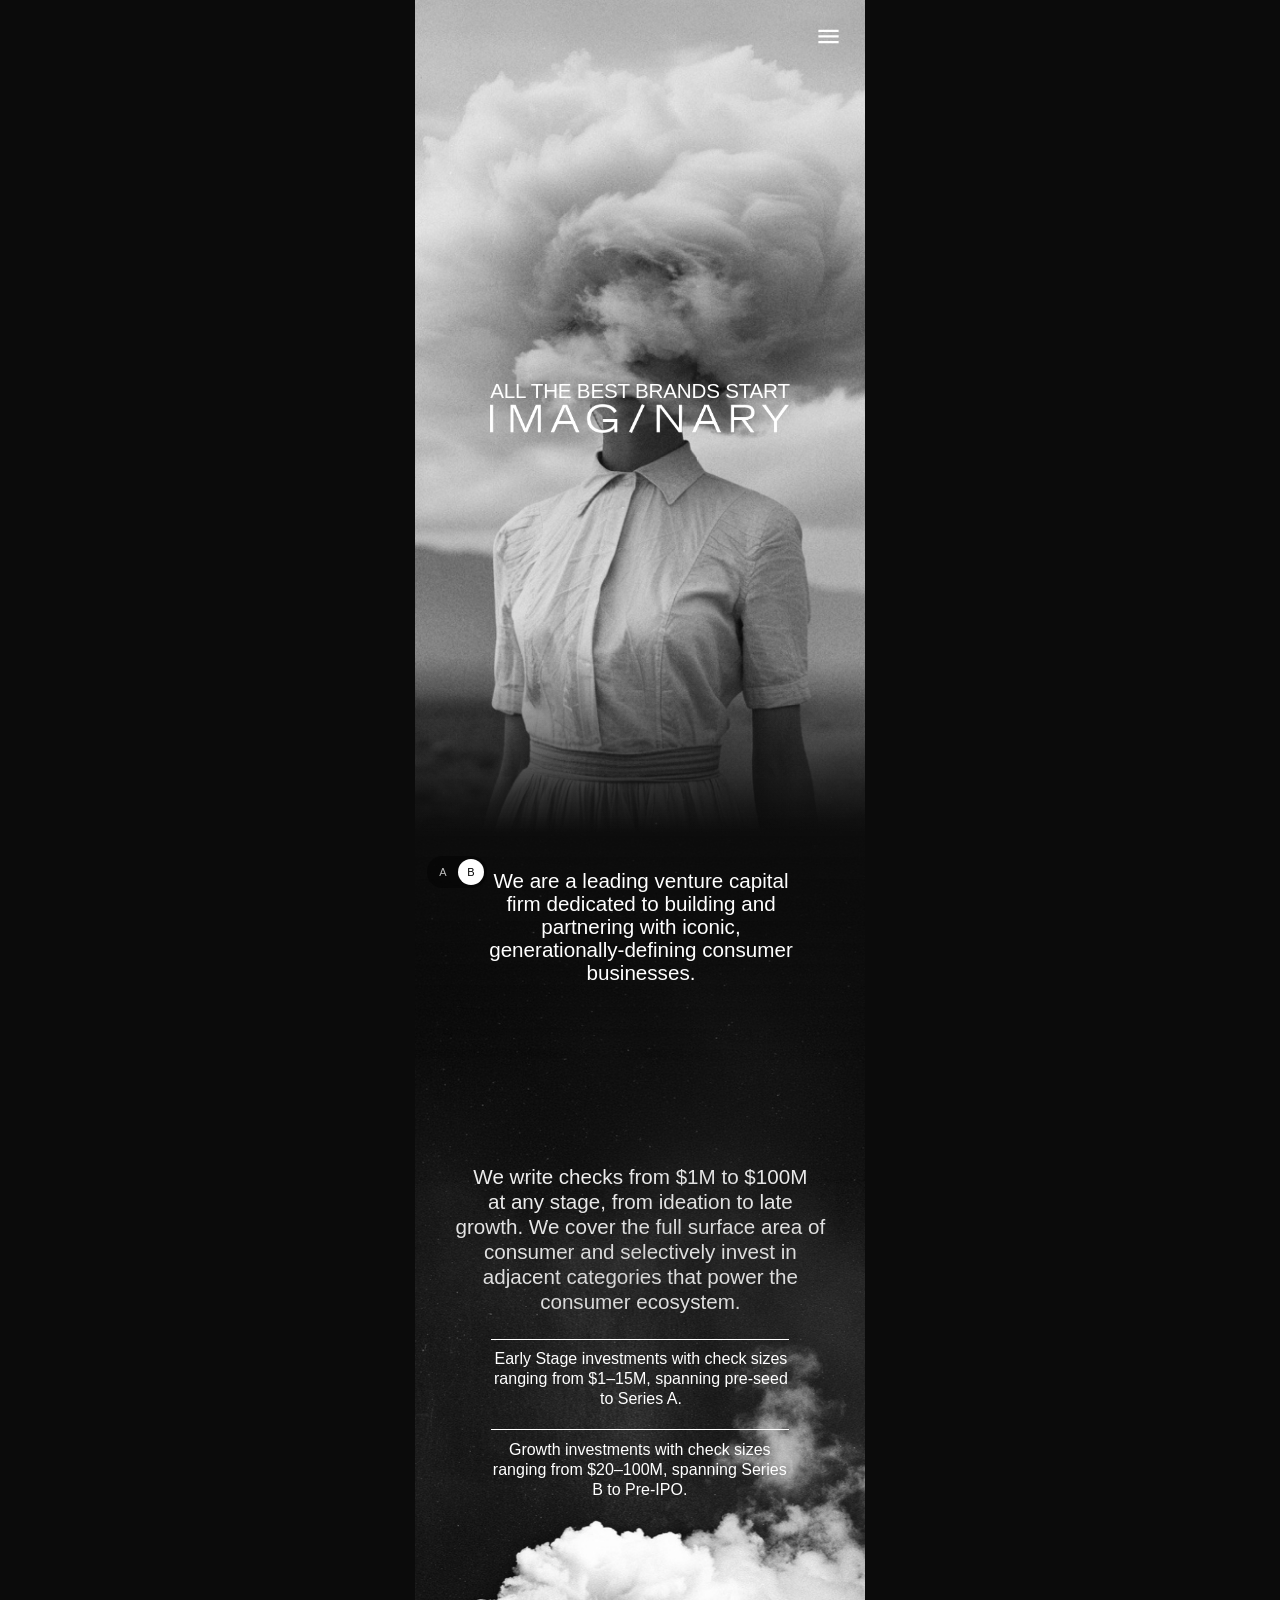
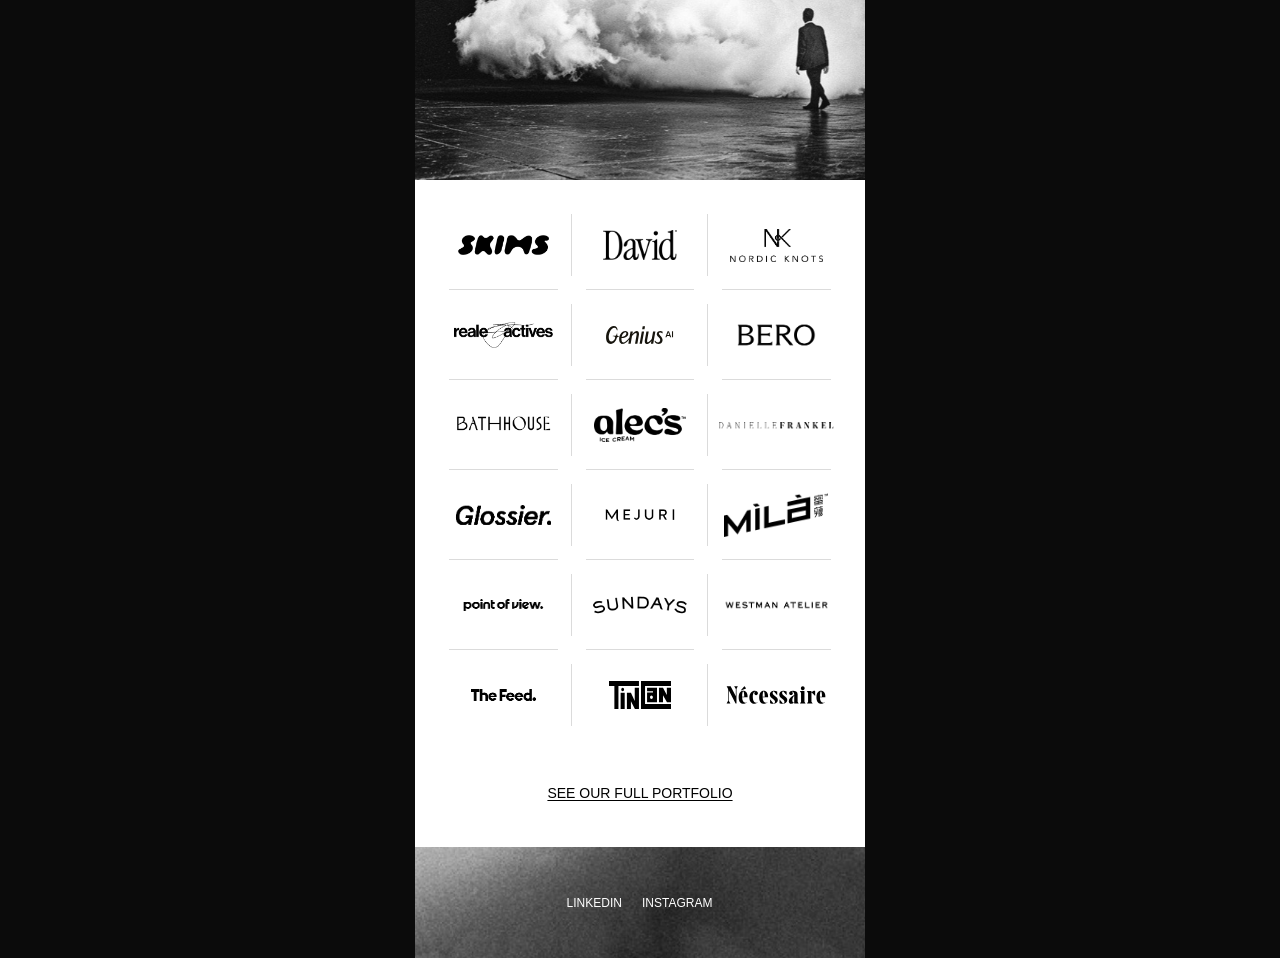
==== commit 1c175b8b: "Add files via upload" ====
--- a/Imaginary-Preview-GitHub/old-logo/index.html
+++ b/Imaginary-Preview-GitHub/old-logo/index.html
@@ -10,13 +10,13 @@
   <link rel="preload" as="image" href="assets/img/hero.jpg">
   <link rel="stylesheet" href="css/styles.css?v=v2-32">
   <link rel="stylesheet" href="css/version-toggle.css?v=v2-13">
-  <link rel="stylesheet" href="css/old-logo.css?v=v2-32">
+  <link rel="stylesheet" href="css/old-logo.css?v=v2-34">
 </head>
 <body>
 
   <!-- Compact bar: slides in when scrolling back up -->
   <header class="nav frost" aria-label="Site">
-    <a class="wordmark" href="old-logo/index.html" aria-label="Imaginary home"><img src="assets/icons/logo-menu.svg" alt="" width="100.518" height="13"></a>
+    <a class="wordmark" href="old-logo/index.html" aria-label="Imaginary home"><img src="assets/img/wordmark.png" alt="" width="1801" height="174"></a>
     <button class="nav__menu" type="button" data-menu-open aria-expanded="false" aria-label="Open menu"><img src="assets/icons/menu-white.svg" alt="" width="27.4809" height="27.4809"></button>
   </header>
 
@@ -24,7 +24,7 @@
   <div class="menu" aria-hidden="true">
     <div class="menu__catch"></div>
     <nav class="menu__panel frost" aria-label="Main">
-      <a class="wordmark" href="old-logo/index.html" aria-label="Imaginary home"><img src="assets/icons/logo-menu.svg" alt="" width="100.518" height="13"></a>
+      <a class="wordmark" href="old-logo/index.html" aria-label="Imaginary home"><img src="assets/img/wordmark.png" alt="" width="1801" height="174"></a>
       <button class="menu__close" type="button" aria-label="Close menu"><img src="assets/icons/close-v2.svg" alt="" width="24" height="24"></button>
       <ul class="menu__links">
         <li><a href="old-logo/team.html">Team</a></li>
@@ -46,7 +46,7 @@
 
       <div class="h-hero__tag" data-reveal style="--d:.35s">
         <p>all the best brands start</p>
-        <img class="logo-classic" src="assets/icons/logo-hero.svg" alt="Imaginary" width="120.229" height="15.5492">
+        <img src="assets/img/wordmark.png" alt="Imaginary" width="1801" height="174">
         <h1 class="sr-only">Imaginary — all the best brands start Imaginary</h1>
       </div>
 
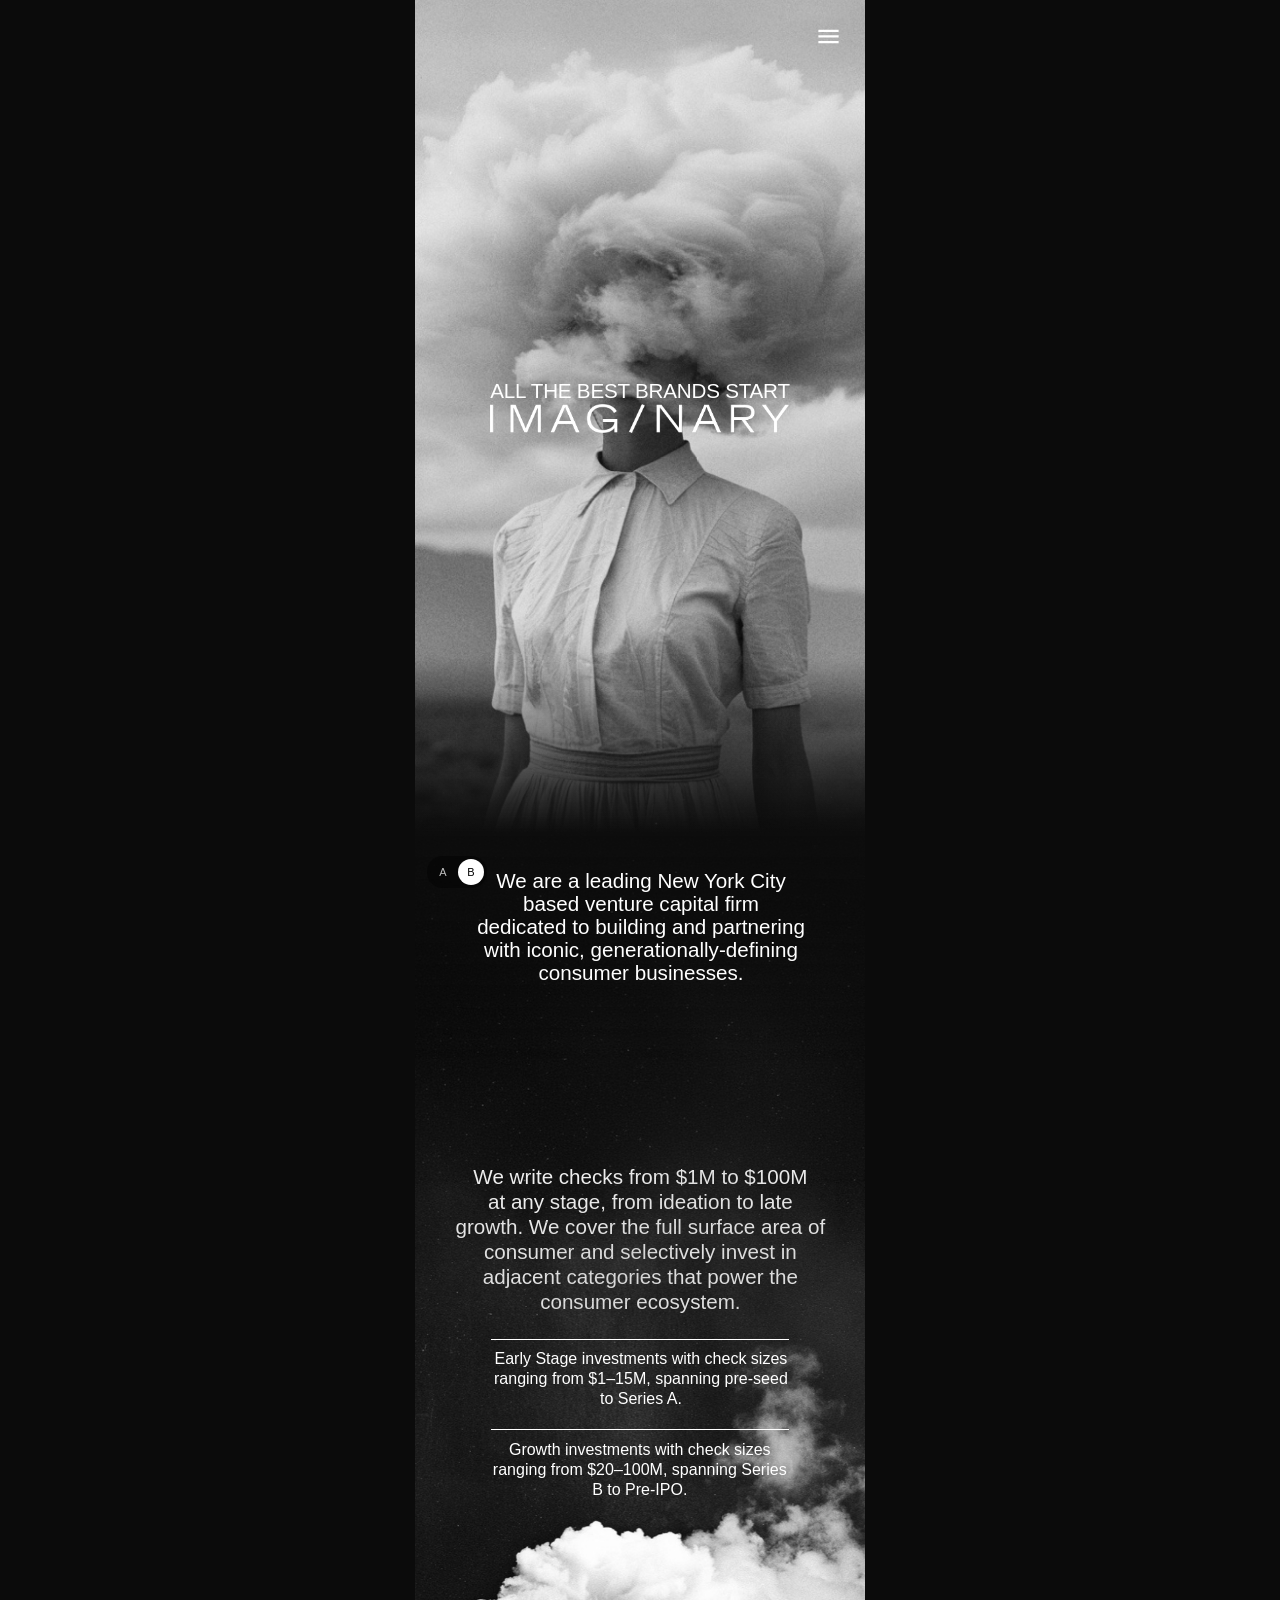
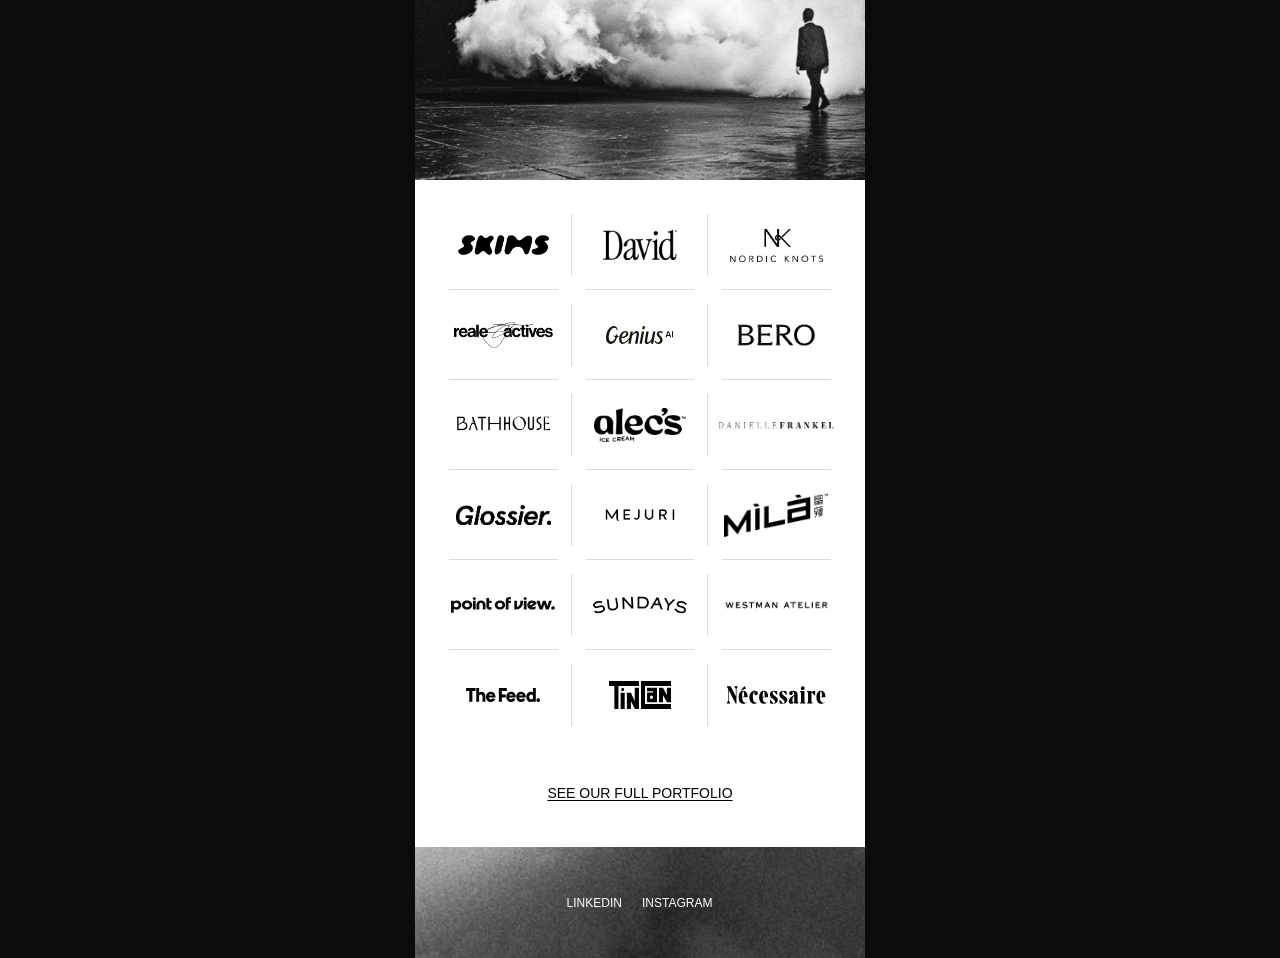
==== commit af9c073e: "Add files via upload" ====
--- a/Imaginary-Preview-GitHub/old-logo/index.html
+++ b/Imaginary-Preview-GitHub/old-logo/index.html
@@ -10,7 +10,7 @@
   <link rel="preload" as="image" href="assets/img/hero.jpg">
   <link rel="stylesheet" href="css/styles.css?v=v2-32">
   <link rel="stylesheet" href="css/version-toggle.css?v=v2-13">
-  <link rel="stylesheet" href="css/old-logo.css?v=v2-34">
+  <link rel="stylesheet" href="css/old-logo.css?v=v2-36">
 </head>
 <body>
 
@@ -66,7 +66,7 @@
         <p>Growth investments with check sizes ranging from $20–100M, spanning Series B to Pre-IPO.</p>
       </div>
 
-      <p class="h-intro" id="about" data-reveal>We are a leading venture capital firm dedicated to building and partnering with iconic, generationally-defining consumer businesses.</p>
+      <p class="h-intro" id="about" data-reveal>We are a leading New York City based venture capital firm dedicated to building and partnering with iconic, generationally-defining consumer businesses.</p>
     </section>
 
     <!-- Portfolio logos (Figma 3273:469) -->
@@ -88,11 +88,11 @@
         <div class="logo-cell"><div class="logo" data-reveal="fade" style="--d:.06s;width:7.3495rem;height:1.7639rem"><img class="fit-cover" src="assets/logos/black/mejuri.png" alt="Mejuri"></div></div>
         <div class="logo-cell"><div class="logo" data-reveal="fade" style="--d:.12s;width:10.4000rem;height:4.3243rem"><img class="fit-contain" src="assets/logos/black/mila-v2.png" alt="Milá" width="481" height="200"></div></div>
 
-        <div class="logo-cell"><div class="logo logo--multiply" data-reveal="fade" style="--d:0s;width:10.3832rem;height:1.6788rem"><img class="fit-fill" src="assets/logos/black/pov.png" alt="Point of View"></div></div>
+        <div class="logo-cell"><div class="logo logo--multiply" data-reveal="fade" style="--d:0s;width:10.3832rem;height:1.6838rem"><img class="fit-fill" src="assets/logos/black/pov.svg" alt="Point of View"></div></div>
         <div class="logo-cell"><div class="logo logo--multiply" data-reveal="fade" style="--d:.06s;width:10.0793rem;height:3.2738rem"><img src="assets/logos/black/sundays.png" alt="Sundays" style="left:-14.55%;top:-54.34%;width:129.11%;height:208.69%"></div></div>
         <div class="logo-cell"><div class="logo" data-reveal="fade" style="--d:.12s;width:10.3832rem;height:1.4753rem"><img src="assets/logos/black/westman.png" alt="Westman Atelier" style="left:-6.5%;top:-111.23%;width:113%;height:322.45%"></div></div>
 
-        <div class="logo-cell"><div class="logo logo--multiply" data-reveal="fade" style="--d:0s;width:6.4817rem;height:1.6508rem"><img class="fit-fill" src="assets/logos/black/thefeed.png" alt="The Feed"></div></div>
+        <div class="logo-cell"><div class="logo logo--multiply" data-reveal="fade" style="--d:0s;width:7.4rem;height:1.3537rem"><img class="fit-fill" src="assets/logos/black/thefeed.svg" alt="The Feed"></div></div>
         <div class="logo-cell"><div class="logo logo--tincan" data-reveal="fade" style="--d:.06s;width:6.2536rem;height:2.8468rem"><img class="fit-fill" src="assets/logos/tincan.svg" alt="Tin Can" width="54.379" height="24.755"></div></div>
         <div class="logo-cell"><div class="logo" data-reveal="fade" style="--d:.12s;width:10.0000rem;height:1.8000rem"><img class="fit-contain" src="assets/logos/necessaire.svg" alt="Nécessaire" width="150" height="27"></div></div>
       </div>
